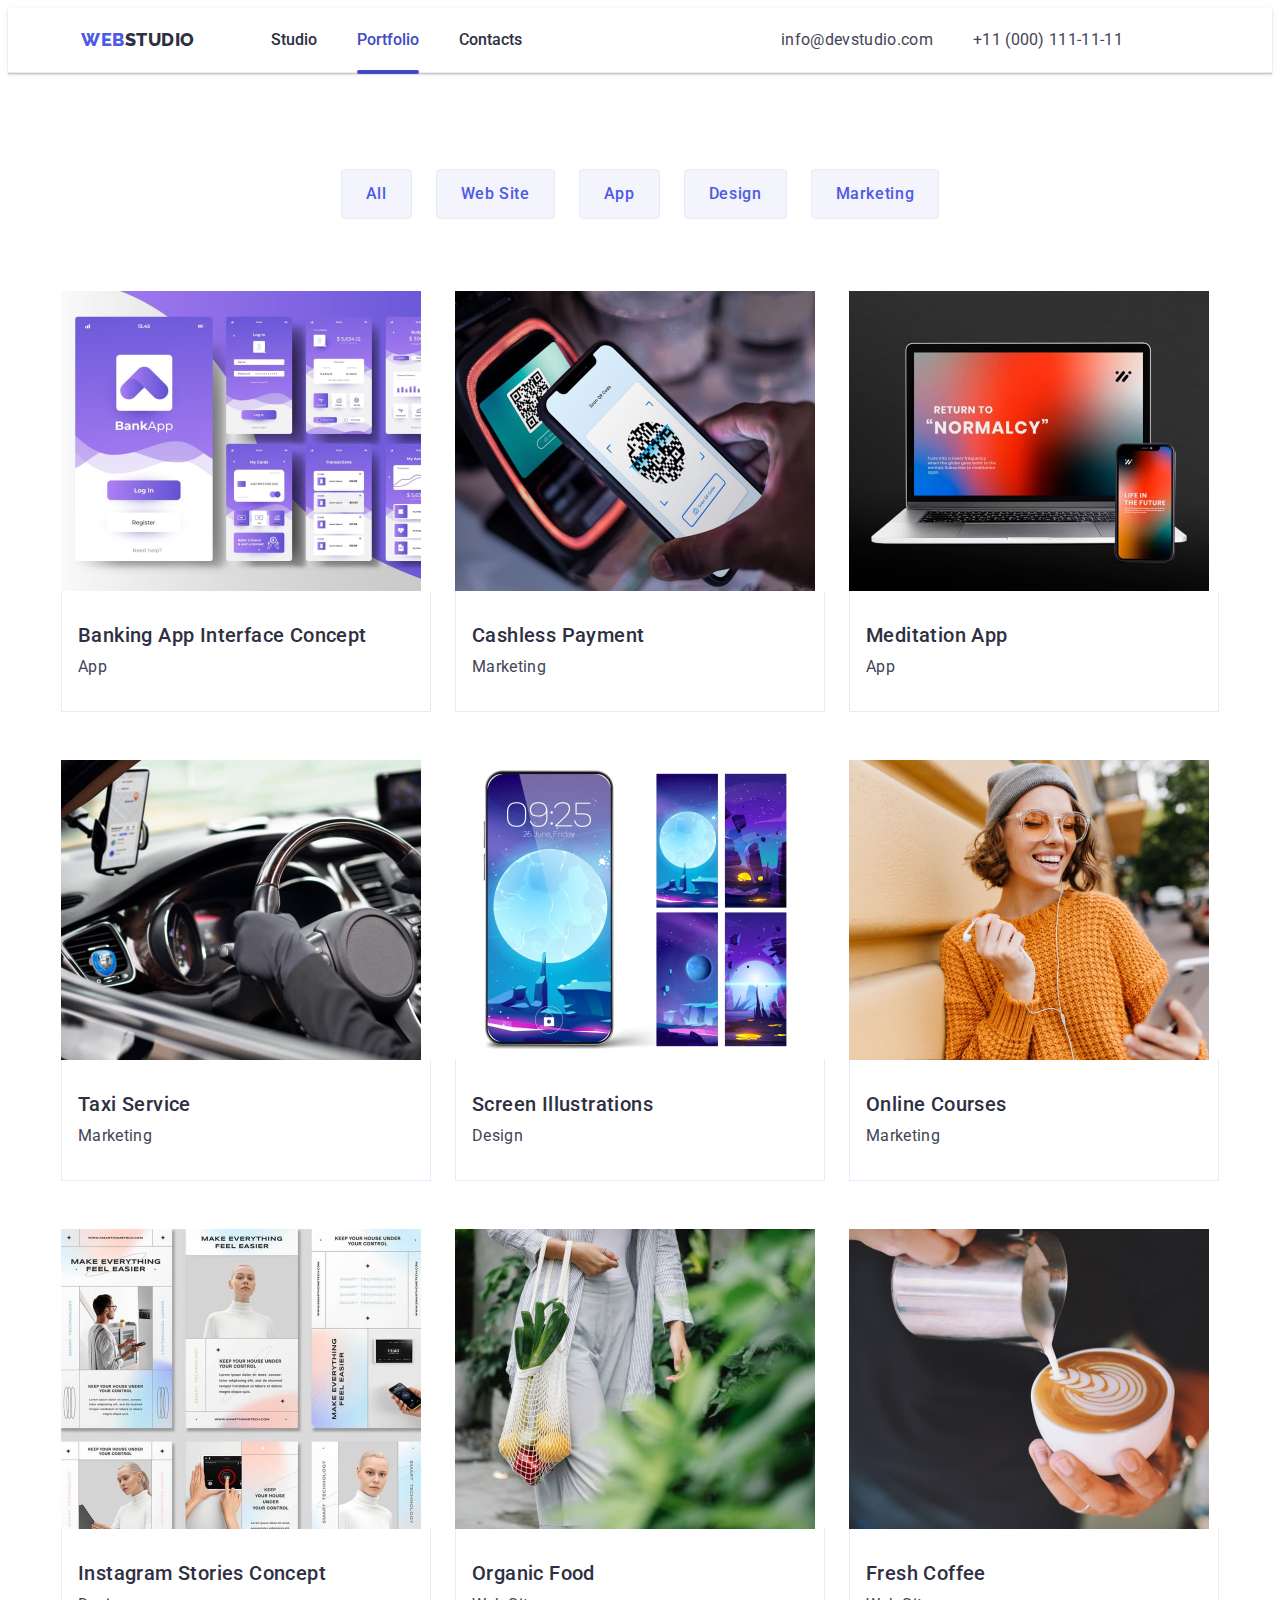
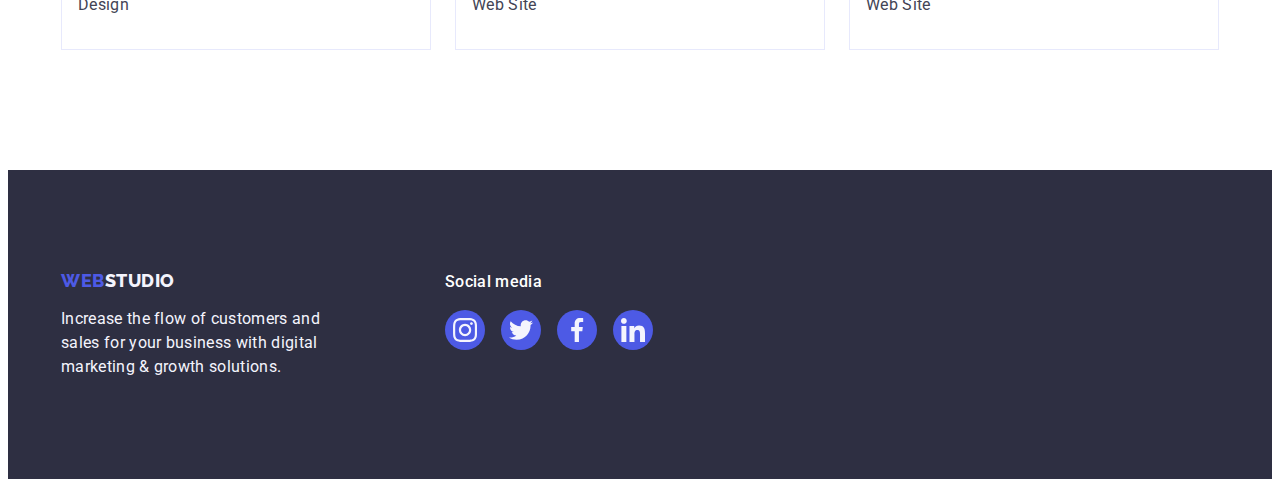
==== portfolio.html @ 19a68db1 "update" ====
<!DOCTYPE html>
<html lang="en">

<head>
    <meta charset="UTF-8">
    <meta name="viewport" content="width=device-width, initial-scale=1.0">
    <title>Hw-4</title>
    <link rel="preconnect" href="https://fonts.googleapis.com">
    <link rel="preconnect" href="https://fonts.gstatic.com" crossorigin>
<link href="https://fonts.googleapis.com/css2?family=Raleway:wght@800&family=Roboto:wght@400;500;700;900&display=swap"
    rel="stylesheet">
<link rel="stylesheet" href="https://cdnjs.cloudflare.com/ajax/libs/modern-normalize/2.0.0/modern-normalize.min.css"
    integrity="sha512-4xo8blKMVCiXpTaLzQSLSw3KFOVPWhm/TRtuPVc4WG6kUgjH6J03IBuG7JZPkcWMxJ5huwaBpOpnwYElP/m6wg=="
    crossorigin="anonymous" referrerpolicy="no-referrer" />
    <link rel="stylesheet" href="./css/styles.css">
    <script src="modal.js"></script>
</head>

<body>

    <header class="mheader">
        <div class="logodiv container">
<nav class="navigation">
    <a href="" class="logo link">Web<span class="studio">Studio</span></a>

    <ul class="list">
        <li class="menu link"><a class="src link" href="./index.html">Studio</a></li>
        <li class="menu link"><a class="current src link" href="./portfolio.html">Portfolio</a></li>
        <li class="menu link"><a class="src link" href="">Contacts</a></li>
    </ul>

</nav>
<address class="comm">
    <ul class="list">
        <li><a class="mail link" href="mailto:info@devstudio.com">info@devstudio.com</a></li>
        <li><a class="mail link" href="tel:+110001111111">+11 (000) 111-11-11</a></li>
    </ul>
</address>
        </div>
    </header>
    <main>
        <section class="chaps">
            <div class="container">
<h1 class="visually-hidden">Chapters</h1>
<ul class="listj">
    <li>
        <button type="button" class="portb">All</button>
    <li>
        <button type="button" class="portb">Web Site</button>
    </li>
    <li>
        <button type="button" class="portb">App</button>
    </li>
    <li>
        <button type="button" class="portb">Design</button>
    </li>
    <li>
        <button type="button" class="portb">Marketing</button>
    </li>
</ul>
<ul class="listl">
    <li class="information">
        <a class="pic-animation" href="">
        <div class="box-overlay">
<img src="./images/banking-int.jpg" alt="BankingApp" width="360">
<p class="overlay">
14 Stylish and User-Friendly App Design Concepts · Task Manager App · Calorie Tracker App · Exotic Fruit Ecommerce App ·
Cloud Storage App
</p>
        </div>    
    <div class="inform1">
<h2 class="namea">Banking App Interface Concept</h2>
<p class="appb">App</p>
    </div>
        </a>
    </li>

    <li class="information">
        <a class="pic-animation" href="">
            <div class="box-overlay">
            <img src="./images/cashless-payment.jpg" alt="CashlessPayment" width="360">
            <p class="overlay">
                14 Stylish and User-Friendly App Design Concepts · Task Manager App · Calorie Tracker App · Exotic Fruit Ecommerce
                App ·
                Cloud Storage App
            </p>
            </div>
   
           <div class="inform1">
<h2 class="namea">Cashless Payment</h2>
<p class="appb">Marketing</p>
           </div> 
        </a>
    </li>
    <li class="information">
        <a class="pic-animation" href="">
            <div class="box-overlay">
            <img src="./images/med-app.jpg" alt="Meditation App" width="360">
            <p class="overlay">
                14 Stylish and User-Friendly App Design Concepts · Task Manager App · Calorie Tracker App · Exotic Fruit Ecommerce
                App ·
                Cloud Storage App
            </p>
            </div>
            
            <div class="inform1">
            <h2 class="namea">Meditation App</h2>
            <p class="appb">App</p>
            </div>

        </a>
    </li>
    <li class="information">
        <a class="pic-animation" href="">
            <div class="box-overlay">
            <img src="./images/taxi-serv.jpg" alt="Taxi service" width="360">
            <p class="overlay">
                14 Stylish and User-Friendly App Design Concepts · Task Manager App · Calorie Tracker App · Exotic Fruit Ecommerce
                App ·
                Cloud Storage App
            </p>
            </div>
            
            <div class="inform1">
            <h2 class="namea">Taxi Service</h2>
            <p class="appb">Marketing</p>
            </div>

        </a>
    </li>
    <li class="information">
        <a class="pic-animation" href="">
            <div class="box-overlay">
            <img src="./images/screen-illus.jpg" alt="Screen Illustration" width="360">
            <p class="overlay">
                14 Stylish and User-Friendly App Design Concepts · Task Manager App · Calorie Tracker App · Exotic Fruit Ecommerce
                App ·
                Cloud Storage App
            </p>
            </div>
            
            <div class="inform1">
            <h2 class="namea">Screen Illustrations</h2>
            <p class="appb">Design</p>
            </div>

        </a>
    </li>
    <li class="information">
        <a class="pic-animation" href="">
            <div class="box-overlay">
            <img src="./images/online-courses.jpg" alt="Online Course" width="360">
            <p class="overlay">
                14 Stylish and User-Friendly App Design Concepts · Task Manager App · Calorie Tracker App · Exotic Fruit Ecommerce
                App ·
                Cloud Storage App
            </p>
            </div>
            
            <div class="inform1">
            <h2 class="namea">Online Courses</h2>
            <p class="appb">Marketing</p>
            </div>
        </a>
    </li>
    <li class="information">
        <a class="pic-animation" href="">
            <div class="box-overlay">
            <img src="./images/insta-stories.jpg" alt="Instagram Stories" width="360">
            <p class="overlay">
                14 Stylish and User-Friendly App Design Concepts · Task Manager App · Calorie Tracker App · Exotic Fruit Ecommerce
                App ·
                Cloud Storage App
            </p>
            </div>
          
            <div class="inform1"> 
            <h2 class="namea">Instagram Stories Concept</h2>
            <p class="appb">Design</p>
            </div>

        </a>
    </li>
    <li class="information">
        <a class="pic-animation" href="">
            <div class="box-overlay">
            <img src="./images/org-food.jpg" alt="Organic Food" width="360">
            <p class="overlay">
                14 Stylish and User-Friendly App Design Concepts · Task Manager App · Calorie Tracker App · Exotic Fruit Ecommerce
                App ·
                Cloud Storage App
            </p>
            </div>
           
        <div class="inform1">
            <h2 class="namea">Organic Food</h2>
            <p class="appb">Web Site</p>
        </div>

        </a></li>
    <li class="information"> 
        <a class="pic-animation" href="">
            <div class="box-overlay">
            <img src="./images/fresh-coffe.jpg" alt="Fresh Coffee" width="360">
            <p class="overlay">
                14 Stylish and User-Friendly App Design Concepts · Task Manager App · Calorie Tracker App · Exotic Fruit Ecommerce
                App ·
                Cloud Storage App
            </p>
            </div>
            
            <div class="inform1">
            <h2 class="namea">Fresh Coffee</h2>
            <p class="appb">Web Site</p>
            </div>

        </a>
    </li>
</ul>
            </div>
        </section>
    </main>
    <footer class="down">
        <div class="footer-container">
            <div class="footer-logo">
                <a href="" class="logof link">Web<span class="studioo">Studio</span></a>
                <p class="footer-parag">Increase the flow of customers and sales for your business with digital marketing &
                    growth solutions.
                </p>
            </div>
            <div class="footer-media">
                <p class="soc-media">Social media</p>
                <ul class="footer-social-pages">
                    <li class="footer-social-icons">
                        <a href="" class="footer-soc-links">
                            <svg class="icon-fill" width="24" height="24">
                                <use href="./images/icons.svg#icon-instagram"></use>
                            </svg></a>
                    </li>
    
                    <li class="footer-social-icons">
                        <a href="" class="footer-soc-links">
                            <svg class="icon-fill" width="24" height="24">
                                <use href="./images/icons.svg#icon-twitter"></use>
                            </svg></a>
                    </li>
    
                    <li class="footer-social-icons">
                        <a href="" class="footer-soc-links">
                            <svg class="icon-fill" width="24" height="24">
                                <use href="./images/icons.svg#icon-facebook"></use>
                            </svg></a>
                    </li>
    
                    <li class="footer-social-icons">
                        <a href="" class="footer-soc-links">
                            <svg class="icon-fill" width="24" height="24">
                                <use href="./images/icons.svg#icon-linked"></use>
                            </svg></a>
                    </li>
                </ul>
            </div>
        </div>
    </footer>
---- css/styles.css ----
:root {
    --primary-font: 'Roboto', sans-serif;
    --title-font: 'Raleway', sans-serif;
    --primary-accent-color: #4d5ae5;
    --offer-color: #2e2f42;
    --useful-color: #434455;
    --background-color: #FFFFFF;
    --paragraph-color: #F4F4FD;
    --button-color: #e7e9fc;
    --deepblue-color:#404bbf;
    --customer-color:#8e8f99;
}

body {
    font-family: 'Roboto', sans-serif;
    color: var(--useful-color);
    background-color: var(--background-color)
}

img {
    display: block;
}

ul {
    padding: 0;
    margin: 0;
    list-style-type: none;
}

li {
    padding: 0;
    margin: 0;
    list-style-type: none;
}


h1,
h2,
h3,
p {
    margin: 0;
}

.visually-hidden {
    position: absolute;
    width: 1px;
    height: 1px;
    margin: -1px;
    border: 0;
    padding: 0;
    white-space: nowrap;
    clip-path: inset(100%);
    clip: rect(0 0 0 0);
    overflow: hidden;
}

.qualities-icon{
    display: flex;
    align-items: center;
    justify-content: center;
    height: 112px;
    background-color: #f4f4fd;
    border-radius: 4px;
    margin-bottom: 8px;
    
}

.navigation {
    display: flex;
    align-items: center;
    padding: 20px;
}

.comm {
    font-style: normal;
    font-weight: 400;
    margin: 0 auto;
    margin-right: 76px;
    padding: 20px;
    display: flex;
    align-items: right;
}

.comm .mail {
    line-height: 24px;
    transition: color 250ms cubic-bezier(0.4, 0, 0.2, 1);
    letter-spacing: 0.02em;
    color: var(--useful-color);
}

.logodiv {
    display: flex;
}

.container {
    width: 1158px;
    margin: 0 auto;
    padding: 0 15px;
}

.comm .mail:hover,
.comm .mail:focus {
    color: #404bbf;
}

.studio {
    color: var(--offer-color)
}

.logo {
    font-family: "Raleway", sans-serif;
    font-weight: 800;
    font-size: 18px;
    line-height: 1.17;
    letter-spacing: 0.03em;
    text-transform: uppercase;
    color: var(--primary-accent-color);
    text-decoration: none;
    display: flex;
    margin-right: 76px;
}


.menu {
    display: block;
}

.logof {
    font-family: "Raleway", sans-serif;
    font-weight: 800;
    font-size: 18px;
    line-height: 1.17;
    letter-spacing: 0.03em;
    text-transform: uppercase;
    color: var(--primary-accent-color);
    text-decoration: none;
    margin-bottom: 16px;
}

.link {
    text-decoration: none;
}

.section-third {
    padding-bottom: 120px;
}

.list {
    list-style: none;
    display: flex;
    gap: 40px;
}

.listf {
    display: flex;
    gap: 24px;
}

.icon {
    display: flex;
    gap: 24px;
}

.layb {
    width: calc((100% - 3 * 16px) / 3);

}

.section-second {
    padding: 120px 0;
}

.visually-hidden {
    position: absolute;
    width: 1px;
    height: 1px;
    margin: -1px;
    border: 0;
    padding: 0;
    white-space: nowrap;
    clip-path: inset(100%);
    clip: rect(0 0 0 0);
    overflow: hidden;
}

.src {
    padding: 24px 0;
    color: #2e2f42;
    font-weight: 500;
    size: 16px;
    line-height: 24px;
    font-family: 'Roboto', sans-serif;
}

.current{
    position: relative;
    transition:color 250ms cubic-bezier(0.4, 0, 0.2, 1);
    color:#404bbf;
    
}

.current::after {
    content: '';
    position: absolute;
    left: 0;
    bottom: -1px;
    width: 100%;
    height: 4px;
    background-color: #404bbf;
    border-radius: 2px;
}

.list .src:hover,
.list .src:focus {
    color: #404bbf;
}

.listc {
    display: flex;
    gap: 24px;
}

.felem {
    width: calc((100% - 72px) / 4);
}

.mheader {
    border-bottom: 1px solid #e7e9fc;
    box-shadow: 0px 2px 1px rgba(46, 47, 66, 0.08),
        0px 1px 1px rgba(46, 47, 66, 0.16),
        0px 1px 6px rgba(46, 47, 66, 0.08);
}

.section-first {
    background-color: var(--offer-color);
    max-width: 1440px;
    padding: 188px 0;
    background-image: linear-gradient(rgba(46, 47, 66, 0.7), rgba(46, 47, 66, 0.7)), url(../images/people-office.jpg);
    margin:0 auto;
    background-repeat: no-repeat;
    background-position: center;
    background-size: cover;
}

.head {
    font-size: 56px;
    margin: 0 auto;
    line-height: 1.07;
    text-align: center;
    letter-spacing: 0.02em;
    color: #ffffff;
    max-width: 496px;

}

.custombtn {
    background-color: #4D5AE5;
    display: block;
    min-width: 169px;
    margin: 0 auto;
    margin-top: 30px;
    height: 56px;
    border: none;
    transition:background-color 250ms cubic-bezier(0.4, 0, 0.2, 1);
    border-radius: 4px;
    text-align: center;
    font-family: "Roboto", sans-serif;
    font-weight: 500;
    font-size: 16px;
    line-height: 1.5;
    letter-spacing: 0.04em;
    color: #ffffff;
    cursor: pointer;
}

.portb {
    font-family: "Roboto", sans-serif;
    font-weight: 500;
    font-size: 16px;
    line-height: 1.5;
    letter-spacing: 0.04em;
    color: var(--primary-accent-color);
    background-color: var(--paragraph-color);
    border: 1px solid var(--button-color);
    border-radius: 4px;
    padding: 12px 24px;
    cursor: pointer;
    transition:color 250ms cubic-bezier(0.4, 0, 0.2, 1),
        background-color 250ms cubic-bezier(0.4, 0, 0.2, 1),
        border-color 250ms cubic-bezier(0.4, 0, 0.2, 1),
        box-shadow 250ms cubic-bezier(0.4, 0, 0.2, 1)
}

.portb:hover, .portb:focus {
    color: #FFFFFF;
    background-color: #404BBF;
    border: 1px solid transparent;
    box-shadow:0px 3px 1px rgba(0, 0, 0, 0.1),
        0px 2px 1px rgba(0, 0, 0, 0.08),
        0px 2px 2px rgba(0, 0, 0, 0.12);
}


.customb:hover,
.customb:focus {
    background-color: #404BBF;
}

.wawd {
    font-size: 36px;
    line-height: 1.11;
    text-align: center;
    letter-spacing: 0.02em;
    text-transform: capitalize;
    color: var(--offer-color);
    margin-bottom: 72px;

}

.down {
    background-color: var(--offer-color);
    padding: 100px 0;
    align-items: baseline;
    display: flex;

}

.footer-parag {
    line-height: 1.5;
    color: var(--paragraph-color);
    letter-spacing: 0.02em;
    max-width: 264px;
    margin-top: 16px;
}

.studioo {
    color: var(--paragraph-color)
}


.listb {
    font-weight: 500;
    font-size: 20px;
    line-height: 1.2;
    letter-spacing: 0.02em;
    color: var(--offer-color);
    margin-bottom: 8px;
}

.parag {
    font-size: 16px;
    line-height: 1.5;
    letter-spacing: 0.02em;
    color: var(--useful-color)
}

.section-fourth {
    background-color: #F4F4FD;
    padding: 120px 0;

}

.ourteam {
    font-size: 36px;
    line-height: 1.11;
    text-align: center;
    letter-spacing: 0.02em;
    text-transform: capitalize;
    color: var(--offer-color);
    margin-bottom: 72px;
}

.imag {
    background-color: #FFFFFF;
    width: calc((100% - 72px) / 4);
    border-radius: 0px 0px 4px 4px;
    box-shadow:0px 1px 6px rgba(46, 47, 66, 0.08),
        0px 1px 1px rgba(46, 47, 66, 0.16),
        0px 2px 1px rgba(46, 47, 66, 0.08);
}

.jan {
padding: 32px 0;
}

.social-pages{
    display: flex;
    justify-content: center;
    gap: 24px;
}

.social-icons{
    display: flex;
    justify-content: center;
    gap:16px;
    width: 40px;
    height: 40px;
}

.soc-links{
    width: 100%;
    height: 100%;
    background-color:var(--primary-accent-color);
    border-radius:50%;
    transition:background-color 250ms cubic-bezier(0.4, 0, 0.2, 1);
    display: flex;
    flex-shrink: 0;
    align-items: center;
    justify-content: center;
}

.soc-links:hover, .soc-links:focus {
    background-color: var(--deepblue-color);
}

.icon-fill{
    fill:#f4f4fd;
}

.fname {
    font-weight: 500;
    font-size: 20px;
    line-height: 1.2;
    letter-spacing: 0.02em;
    color: var(--offer-color);
    text-align: center;
    margin-bottom: 8px;
}

.jobn {
    font-size: 16px;
    line-height: 1.5;
    letter-spacing: 0.02em;
    color: var(--useful-color);
    text-align: center;
}

.siteinf {
    font-style: normal;
}

.devstudio {
    font-size: 16px;
    line-height: 1.5;
    letter-spacing: 0.02em;
    color: var(--useful-color);
}

.devstudio:hover,
.devstudio:focus {
    color: #404bbf;
}

.namea {
    font-family: "Roboto", sans-serif;
    font-weight: 500;
    font-size: 20px;
    line-height: 24px;
    letter-spacing: 0.02em;
    color: var(--offer-color);
    margin-bottom: 8px;
}

.appb {
    font-family: "Roboto", sans-serif;
    font-size: 16px;
    font-weight: 400px;
    line-height: 24px;
    letter-spacing: 0.02em;
    color: var(--useful-color)
}

.chaps {
    padding-top: 96px;
    padding-bottom: 120px;
}

.listj {
    display: flex;
    justify-content: center;
    gap: 24px;
    margin-bottom: 72px;
}

.listl {
    display: flex;
    flex-wrap: wrap;
    column-gap: 24px;
    row-gap: 48px;

}

.information {
    width: calc((100% - 48px) / 3);
}

.inform1 {
    padding: 32px 16px;
    border: 1px solid #e7e9fc;
    border-top: none;
}

.section-fifth{
    padding-top: 120px;
    padding-bottom: 120px;
}

.svg-customers{
    font-size: 36px;
    line-height: 1.11;
    color:var(--offer-color);
    margin-bottom: 72px;
    text-align: center;
}

.customers-list{
    display:flex;
    gap:24px;
}

.customer-element{
    width: calc((100% - 120px) / 6);
    height: 88px;
}

.custom-link{
    width: 100%;
    height: 100%;
    border: 1px solid #8e8f99;
    border-radius: 4px;
    display: flex;
    align-items: center;
    justify-content: center;
    color:var(--customer-color);
    transition: border-color 250ms cubic-bezier(0.4, 0, 0.2, 1),
    color 250ms cubic-bezier(0.4, 0, 0.2, 1);
}

.custom-link:hover, .custom-link:focus{
border-color: #404bbf;
color: #404bbf;
}

.customers-icon{
    fill:currentColor;
}

.soc-media{
    font-weight: 500;
    font-size: 16px;
    line-height: 1.5;
    letter-spacing: 0.02em;
    color:var(--background-color);
    margin-bottom: 16px;

}

.footer-logo{
margin-right: 120px;
}

.footer-container{
    display: flex;
    align-items: baseline;
    width: 1158px;
    margin: 0 auto;
    padding: 0 15px;
}

.footer-social-pages{
    display: flex;
    gap: 16px;
}
.footer-social-icons{
    width: 40px;
    height: 40px;
}

.footer-soc-links{
    width: 100%;
    height: 100%;
    background-color:var(--primary-accent-color);
    border-radius:50%;
    display: flex;
    align-items: center;
    transition: background-color 250ms cubic-bezier(0.4, 0, 0.2, 1);
    justify-content: center;

}
.footer-soc-links:hover, .footer-soc-links:focus{
    background-color: #31d0aa;
}

.backdrop {
    position: fixed;
    top: 0;
    left: 0;
    width: 100%;
    height: 100%;
    background-color: rgba(46, 47, 66, 0.4);
    transition: opacity 250ms cubic-bezier(0.4, 0, 0.2, 1), visibility 250ms cubic-bezier(0.4, 0, 0.2, 1);
}

.backdrop.is-hidden {
    visibility: hidden;
    opacity: 0;
    pointer-events: none;
}

.modal-content{
    position: absolute;
    width: 408px;
    transform: translate(-50%, -50%) scale(1);
    min-height: 584px;
    left: 50%;
    top: 50%;
    background: #FCFCFC;
    box-shadow:0px 1px 1px rgba(0, 0, 0, 0.14),
        0px 1px 3px rgba(0, 0, 0, 0.12),
        0px 2px 1px rgba(0, 0, 0, 0.2);
    border-radius: 4px;
    transition: transform 250ms cubic-bezier(0.4, 0, 0.2, 1);
}

.close-btn{
    position: absolute;
    top: 24px;
    right: 24px;
    width: 24px;
    height: 24px;
    border-radius: 50%;
    display: flex;
    align-items: center;
    justify-content: center;
    background-color: #e7e9fc;
    border: 1px solid rgba(0, 0, 0, 0.1);
    padding: 0;
    cursor: pointer;
    transition: background-color 250ms cubic-bezier(0.4, 0, 0.2, 1), border 250ms cubic-bezier(0.4, 0, 0.2, 1);
}

.close-btn:hover, .close-btn:focus{
    background-color: #404bbf;
    border: none;
    fill: #ffffff
}

.smooth-btn{
    transition: fill 250ms cubic-bezier(0.4, 0, 0.2, 1);
}

.box-overlay{
    position: relative;
    overflow: hidden;
}

.overlay{
    position: absolute;
    top: 0;
    font-size: 16px;
    line-height: 1.5;
    letter-spacing: 0.02em;
    color:var(--paragraph-color);
    padding: 40px 32px;
background-color: #4d5ae5;
height: 100%;
width: 100%;
transform: translateY(100%);
transition: transform 250ms cubic-bezier(0.4, 0, 0.2, 1);
}

.pic-animation:hover .overlay,
.pic-animation:focus .overlay {
    transform: translateY(0%);
}
.pic-animation{
        text-decoration: none;
        display: block;
        transition: box-shadow 250ms cubic-bezier(0.4, 0, 0.2, 1);
}

.pic-animation:hover, .pic-animation:focus{
    box-shadow:0px 1px 6px rgba(46, 47, 66, 0.08),
        0px 1px 1px rgba(46, 47, 66, 0.16),
        0px 2px 1px rgba(46, 47, 66, 0.08);
        transform: translateY(0%);
}
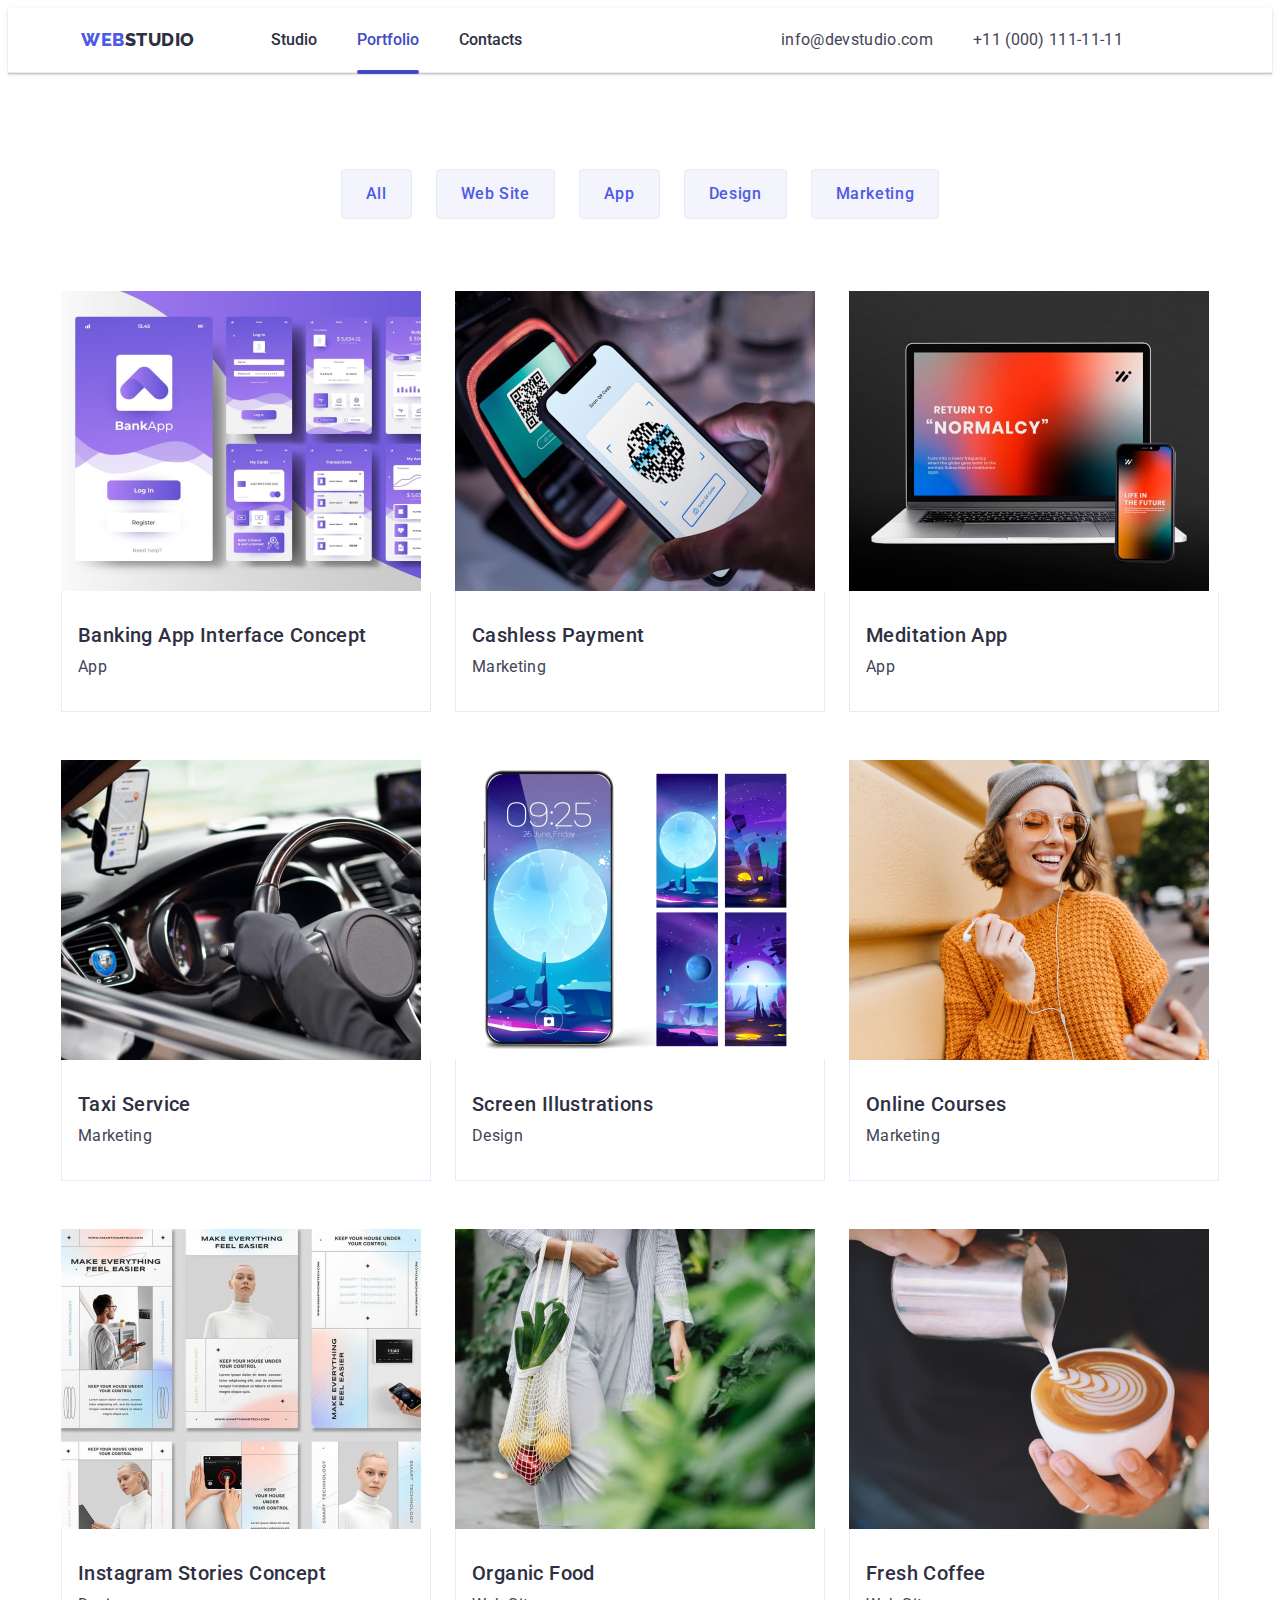
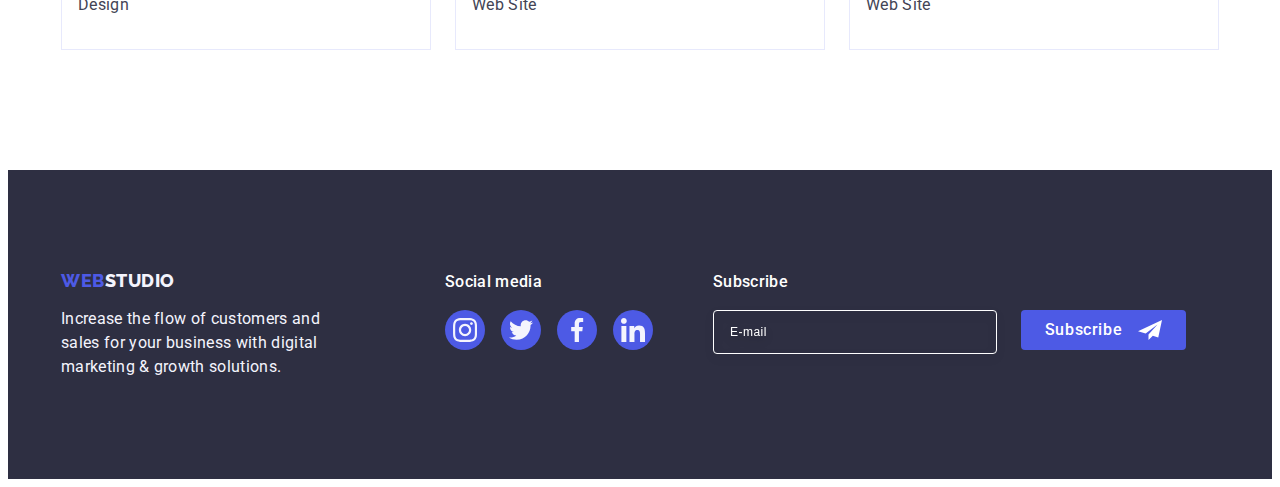
==== commit 131cc40f: "Update portfolio.html" ====
--- a/portfolio.html
+++ b/portfolio.html
@@ -260,5 +260,23 @@
                     </li>
                 </ul>
             </div>
+
+                        <div class="div-subscribe">
+                            <p class="paragraph-subs">
+                                Subscribe
+                            </p>
+                            <form class="footer-form">
+                                <label class="footer-label">
+                                    <input class="footer-input" id="email-input" type="email" name="subscribe" placeholder="E-mail" />
+                                </label>
+                                <button class="submit-btn" type="submit">
+                                    Subscribe
+                                    <svg class="footer-btn-svg" width="24" height="24">
+                                        <use href="./images/icons.svg#icon-telegram">
+                                        </use>
+                                    </svg>
+                                </button>
+                            </form>
+                        </div>
         </div>
     </footer>--- a/css/styles.css
+++ b/css/styles.css
@@ -273,6 +273,10 @@
     cursor: pointer;
 }
 
+.custombtn:focus, .custombtn:hover{
+    background-color:#404BBF;
+}
+
 .portb {
     font-family: "Roboto", sans-serif;
     font-weight: 500;
@@ -576,6 +580,40 @@
     height: 40px;
 }
 
+.paragraph-subs{
+    margin-bottom: 16px;
+    margin-left:60px;
+    font-weight: 500;
+    font-size: 16px;
+    line-height: 1.5;
+    letter-spacing: 0.02em;
+    color: #ffffff;
+}
+
+.footer-form{
+    display: flex;
+    margin-left:60px;
+    gap: 24px;
+}
+
+.footer-input{
+    width: 264px;
+    height: 40px;
+    border: 1px solid #ffffff;
+    background-color: transparent;
+    font-size: 12px;
+    line-height: 1.5;
+    letter-spacing: 0.04em;
+    padding-left: 16px;
+    filter: drop-shadow(0px 4px 4px rgba(0, 0, 0, 0.15));
+    border-radius: 4px;
+    color: #ffffff;
+}
+
+.footer-input::placeholder{
+    color: #ffffff;
+}
+
 .footer-soc-links{
     width: 100%;
     height: 100%;
@@ -589,6 +627,28 @@
 }
 .footer-soc-links:hover, .footer-soc-links:focus{
     background-color: #31d0aa;
+}
+
+.submit-btn{
+    min-width: 165px;
+    height: 40px;
+    display: flex;
+    justify-content: center;
+    align-items: center;
+    font-family: "Roboto", sans-serif;
+    font-size: 16px;
+    font-weight: 500;
+    line-height: 1.5;
+    letter-spacing: 0.04em;
+    color: #ffffff;
+    cursor: pointer;
+    background-color: #4D5AE5;
+    border: none;
+    border-radius: 4px;
+}
+
+.footer-btn-svg{
+    margin-left: 16px;
 }
 
 .backdrop {
@@ -612,14 +672,131 @@
     width: 408px;
     transform: translate(-50%, -50%) scale(1);
     min-height: 584px;
+    padding: 72px 24px 24px 24px;
     left: 50%;
     top: 50%;
     background: #FCFCFC;
     box-shadow:0px 1px 1px rgba(0, 0, 0, 0.14),
-        0px 1px 3px rgba(0, 0, 0, 0.12),
-        0px 2px 1px rgba(0, 0, 0, 0.2);
+    0px 1px 3px rgba(0, 0, 0, 0.12),
+    0px 2px 1px rgba(0, 0, 0, 0.2);
     border-radius: 4px;
     transition: transform 250ms cubic-bezier(0.4, 0, 0.2, 1);
+}
+
+.modal-form-class{
+    margin-bottom: 8px;
+}
+
+.modal-label{
+    font-size: 12px;
+    line-height: 1.17;
+    letter-spacing: 0.04em;
+    color:var(--customer-color);
+    display: block;
+    margin-bottom: 4px;
+}
+
+.modal-input{
+    position: relative;
+}
+
+.form-input{
+    width: 100%;
+    height: 40px;
+    border: 1px solid rgba(46, 47, 66, 0.4);
+    border-radius: 4px;
+    background-color: transparent;
+    padding-left: 38px;
+    outline: transparent;
+    transition: border-color 250ms cubic-bezier(0.4, 0, 0.2, 1);
+}
+
+.form-input:focus{
+border-color:var(--primary-accent-color);
+}
+
+.modal-svg{
+    position: absolute;
+    left: 16px;
+    top: 50%;
+    transform: translateY(-50%);
+    transition: fill 250ms cubic-bezier(0.4, 0, 0.2, 1);
+}
+
+.form-input:focus + .modal-svg{
+    fill: #4D5AE5;
+}
+
+.modal-form-comment{
+    margin-bottom: 16px;
+}
+
+.form-textarea{
+    width: 100%;
+    height: 120px;
+    font-size: 12px;
+    line-height: 1.17;
+    letter-spacing: 0.04em;
+    color: rgba(46, 47, 66, 0.4);
+    border: 1px solid rgba(46, 47, 66, 0.4);
+    border-radius: 4px;
+    background-color: transparent;
+    padding: 8px 16px;
+    outline: transparent;
+    resize: none;
+    transition: border-color 250ms cubic-bezier(0.4, 0, 0.2, 1);
+}
+
+.form-textarea:focus{
+    border-color: #4D5AE5;
+}
+
+.form-checkbox{
+    margin-bottom: 24px;
+}
+
+.checkbox-span{
+    width: 16px;
+    height: 16px;
+    border: 1px solid rgba(46, 47, 66, 0.4);
+    border-radius: 2px;
+    transition: background-color 250ms cubic-bezier(0.4, 0, 0.2, 1), border 250ms cubic-bezier(0.4, 0, 0.2, 1), fill 250ms cubic-bezier(0.4, 0, 0.2, 1);
+    display: inline-flex;
+    align-items: center;
+    justify-content: center;
+    fill: transparent;
+}
+
+.checkbox-input:checked + .modal-label .checkbox-span{
+background-color:var(--deepblue-color);
+border: none;
+fill:var(--paragraph-color);
+}
+
+.label-link{
+    color:var(--primary-accent-color);
+}
+
+.send-btn{
+    display: block;
+    min-width: 169px;
+    height: 56px;
+    font-family: "Roboto", sans-serif;
+    font-size: 16px;
+    margin-left: 90px;
+    font-weight: 500;
+    line-height: 1.5;
+    letter-spacing: 0.04em;
+    color: #ffffff;
+    cursor: pointer;
+    background-color: #4D5AE5;
+    border: none;
+    border-radius: 4px;
+    transition: background-color 250ms cubic-bezier(0.4, 0, 0.2, 1);
+}
+
+.send-btn:hover, .send-btn:focus{
+    background-color: #404bbf;
 }
 
 .close-btn{
@@ -645,6 +822,16 @@
     fill: #ffffff
 }
 
+.modal-paragraph{
+    font-weight: 500;
+    font-size: 16px;
+    line-height: 1.5;
+    text-align: center;
+    letter-spacing: 0.02em;
+    color:var(--offer-color);
+    margin-bottom: 16px;
+}
+
 .smooth-btn{
     transition: fill 250ms cubic-bezier(0.4, 0, 0.2, 1);
 }
